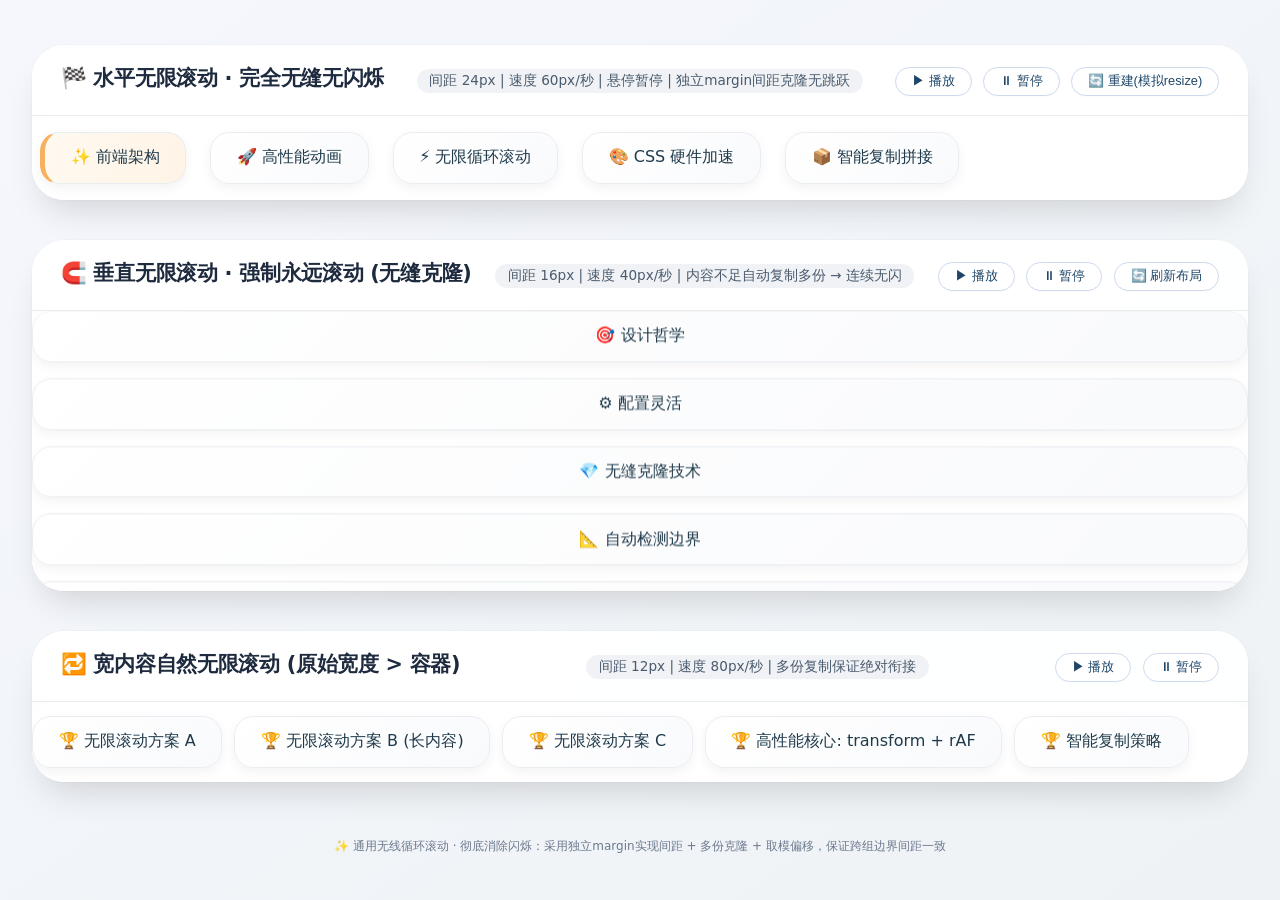
==== index.html @ 53bcbf65 "first commit" ====
<!DOCTYPE html>
<html lang="zh-CN">
<head>
    <meta charset="UTF-8">
    <meta name="viewport" content="width=device-width, initial-scale=1.0, user-scalable=no">
    <title>通用无限循环滚动 · 无缝无闪烁版 | 高性能轮播</title>
    <style>
        * {
            margin: 0;
            padding: 0;
            box-sizing: border-box;
        }
        body {
            font-family: system-ui, 'Segoe UI', 'PingFang SC', Roboto, 'Helvetica Neue', sans-serif;
            background: linear-gradient(145deg, #f5f7fc 0%, #eef2f5 100%);
            min-height: 100vh;
            display: flex;
            justify-content: center;
            align-items: center;
            padding: 2rem;
        }
        .demo-container {
            max-width: 1300px;
            width: 100%;
            margin: 0 auto;
            display: flex;
            flex-direction: column;
            gap: 2.5rem;
        }
        .card {
            background: rgba(255,255,255,0.85);
            backdrop-filter: blur(2px);
            border-radius: 2rem;
            box-shadow: 0 20px 35px -12px rgba(0,0,0,0.15), 0 0 0 1px rgba(0,0,0,0.02);
            overflow: hidden;
            transition: all 0.2s ease;
        }
        .card-header {
            padding: 1.2rem 1.8rem;
            background: rgba(255,255,255,0.6);
            border-bottom: 1px solid rgba(0,0,0,0.08);
            display: flex;
            flex-wrap: wrap;
            align-items: baseline;
            justify-content: space-between;
            gap: 12px;
        }
        .card-header h3 {
            font-weight: 600;
            font-size: 1.3rem;
            color: #1e2a3e;
            letter-spacing: -0.3px;
        }
        .card-header .desc {
            font-size: 0.85rem;
            color: #4a5b6e;
            background: #f0f2f5;
            padding: 0.2rem 0.8rem;
            border-radius: 30px;
        }
        .controls {
            display: flex;
            gap: 0.7rem;
            align-items: center;
            flex-wrap: wrap;
        }
        button {
            background: white;
            border: 1px solid #cdd9ed;
            border-radius: 40px;
            padding: 0.3rem 1rem;
            font-size: 0.8rem;
            font-weight: 500;
            cursor: pointer;
            transition: all 0.2s;
            color: #1e4668;
            box-shadow: 0 1px 2px rgba(0,0,0,0.02);
        }
        button:hover {
            background: #eef3fc;
            border-color: #8aa9c9;
            transform: scale(0.96);
        }
        button.primary {
            background: #1e4668;
            border-color: #1e4668;
            color: white;
        }
        button.primary:hover {
            background: #0f2f4a;
        }
        .scroll-container {
            position: relative;
            overflow: hidden;
            width: 100%;
            background: #ffffffcc;
            backdrop-filter: blur(4px);
            border-radius: 1.2rem;
            margin: 0;
            padding: 1rem 0;
        }
        .infinite-track {
            display: flex;
            will-change: transform;
            backface-visibility: hidden;
            flex-shrink: 0;
            align-items: center;
        }
        .scroll-container.vertical .infinite-track {
            flex-direction: column;
        }
        /* 基础样式 + 间距通过 js 动态设置 margin (实现完全无缝衔接，无跨组间隙突变) */
        .scroll-item {
            flex-shrink: 0;
            background: linear-gradient(135deg, #ffffff 0%, #f9fafc 100%);
            border-radius: 1.2rem;
            box-shadow: 0 4px 12px rgba(0,0,0,0.05);
            padding: 0.9rem 1.6rem;
            font-weight: 500;
            text-align: center;
            color: #1f3a4b;
            transition: all 0.2s;
            border: 1px solid #e9edf2;
            white-space: nowrap;
        }
        .vertical .scroll-item {
            white-space: normal;
            min-width: 180px;
        }
        .scroll-item i {
            font-style: normal;
            font-weight: 600;
            background: #eef2fa;
            padding: 4px 12px;
            border-radius: 40px;
            font-size: 0.85rem;
        }
        .color-item {
            background: linear-gradient(105deg, #fff9f0, #fff4e6);
            border-left: 5px solid #f7b05e;
        }
        footer {
            text-align: center;
            font-size: 0.75rem;
            color: #6c7a8e;
            margin-top: 1rem;
        }
        @media (max-width: 700px) {
            body { padding: 1rem; }
            .scroll-item { padding: 0.6rem 1.2rem; font-size: 0.85rem; }
        }
    </style>
</head>
<body>
<div class="demo-container">
    <div class="card">
        <div class="card-header">
            <h3>🏁 水平无限滚动 · 完全无缝无闪烁</h3>
            <div class="desc">间距 24px | 速度 60px/秒 | 悬停暂停 | 独立margin间距克隆无跳跃</div>
            <div class="controls">
                <button id="playBtn1">▶ 播放</button>
                <button id="pauseBtn1">⏸ 暂停</button>
                <button id="refreshBtn1">🔄 重建(模拟resize)</button>
            </div>
        </div>
        <div id="horizontalRoll" class="scroll-container" style="padding: 1rem 0.5rem;">
            <div class="scroll-item color-item">✨ 前端架构</div>
            <div class="scroll-item">🚀 高性能动画</div>
            <div class="scroll-item">⚡ 无限循环滚动</div>
            <div class="scroll-item">🎨 CSS 硬件加速</div>
            <div class="scroll-item">📦 智能复制拼接</div>
        </div>
    </div>

    <div class="card">
        <div class="card-header">
            <h3>🧲 垂直无限滚动 · 强制永远滚动 (无缝克隆)</h3>
            <div class="desc">间距 16px | 速度 40px/秒 | 内容不足自动复制多份 → 连续无闪</div>
            <div class="controls">
                <button id="playBtn2">▶ 播放</button>
                <button id="pauseBtn2">⏸ 暂停</button>
                <button id="refreshBtn2">🔄 刷新布局</button>
            </div>
        </div>
        <div id="verticalRoll" class="scroll-container vertical" style="height: 280px; padding: 0.8rem 0;">
            <div class="scroll-item">🎯 设计哲学</div>
            <div class="scroll-item">⚙️ 配置灵活</div>
            <div class="scroll-item">💎 无缝克隆技术</div>
            <div class="scroll-item">📐 自动检测边界</div>
        </div>
    </div>

    <div class="card">
        <div class="card-header">
            <h3>🔁 宽内容自然无限滚动 (原始宽度 > 容器)</h3>
            <div class="desc">间距 12px | 速度 80px/秒 | 多份复制保证绝对衔接</div>
            <div class="controls">
                <button id="playBtn3">▶ 播放</button>
                <button id="pauseBtn3">⏸ 暂停</button>
            </div>
        </div>
        <div id="wideRoll" class="scroll-container" style="padding: 0.9rem 0;">
            <div class="scroll-item">🏆 无限滚动方案 A</div>
            <div class="scroll-item">🏆 无限滚动方案 B (长内容)</div>
            <div class="scroll-item">🏆 无限滚动方案 C</div>
            <div class="scroll-item">🏆 高性能核心: transform + rAF</div>
            <div class="scroll-item">🏆 智能复制策略</div>
        </div>
    </div>
    <footer>✨ 通用无线循环滚动 · 彻底消除闪烁：采用独立margin实现间距 + 多份克隆 + 取模偏移，保证跨组边界间距一致</footer>
</div>

<script src="infinite-roller.js"></script>
<script>
    // 初始化各实例，展示完美无缝滚动
    document.addEventListener('DOMContentLoaded', () => {
        // 水平滚动实例 (自动检测，间距24)
        const roller1 = new InfiniteRoller(document.getElementById('horizontalRoll'), {
            direction: 'horizontal',
            gap: 24,
            speed: 60,
            autoStart: true,
            contentInsufficient: 'stop',     // 内容不足时停止滚动
            pauseOnHover: true,
            minCloneMultiplier: 3
        });
        // 垂直强制滚动 (永远滚动，即使高度不足)
        const roller2 = new InfiniteRoller(document.getElementById('verticalRoll'), {
            direction: 'vertical',
            gap: 16,
            speed: 40,
            autoStart: true,
            contentInsufficient: 'scroll',   // 内容不足时继续滚动（填满容器）
            pauseOnHover: true,
            minCloneMultiplier: 3
        });
        // 宽内容自然滚动
        const roller3 = new InfiniteRoller(document.getElementById('wideRoll'), {
            direction: 'horizontal',
            gap: 12,
            speed: 80,
            autoStart: true,
            contentInsufficient: 'stop',
            pauseOnHover: true,
            minCloneMultiplier: 3
        });

        // 绑定控制按钮
        document.getElementById('playBtn1').onclick = () => roller1.play();
        document.getElementById('pauseBtn1').onclick = () => roller1.pause();
        document.getElementById('refreshBtn1').onclick = () => roller1.refresh();

        document.getElementById('playBtn2').onclick = () => roller2.play();
        document.getElementById('pauseBtn2').onclick = () => roller2.pause();
        document.getElementById('refreshBtn2').onclick = () => roller2.refresh();

        document.getElementById('playBtn3').onclick = () => roller3.play();
        document.getElementById('pauseBtn3').onclick = () => roller3.pause();

        window.addEventListener('beforeunload', () => {
            roller1.destroy();
            roller2.destroy();
            roller3.destroy();
        });
    });
</script>
</body>
</html>
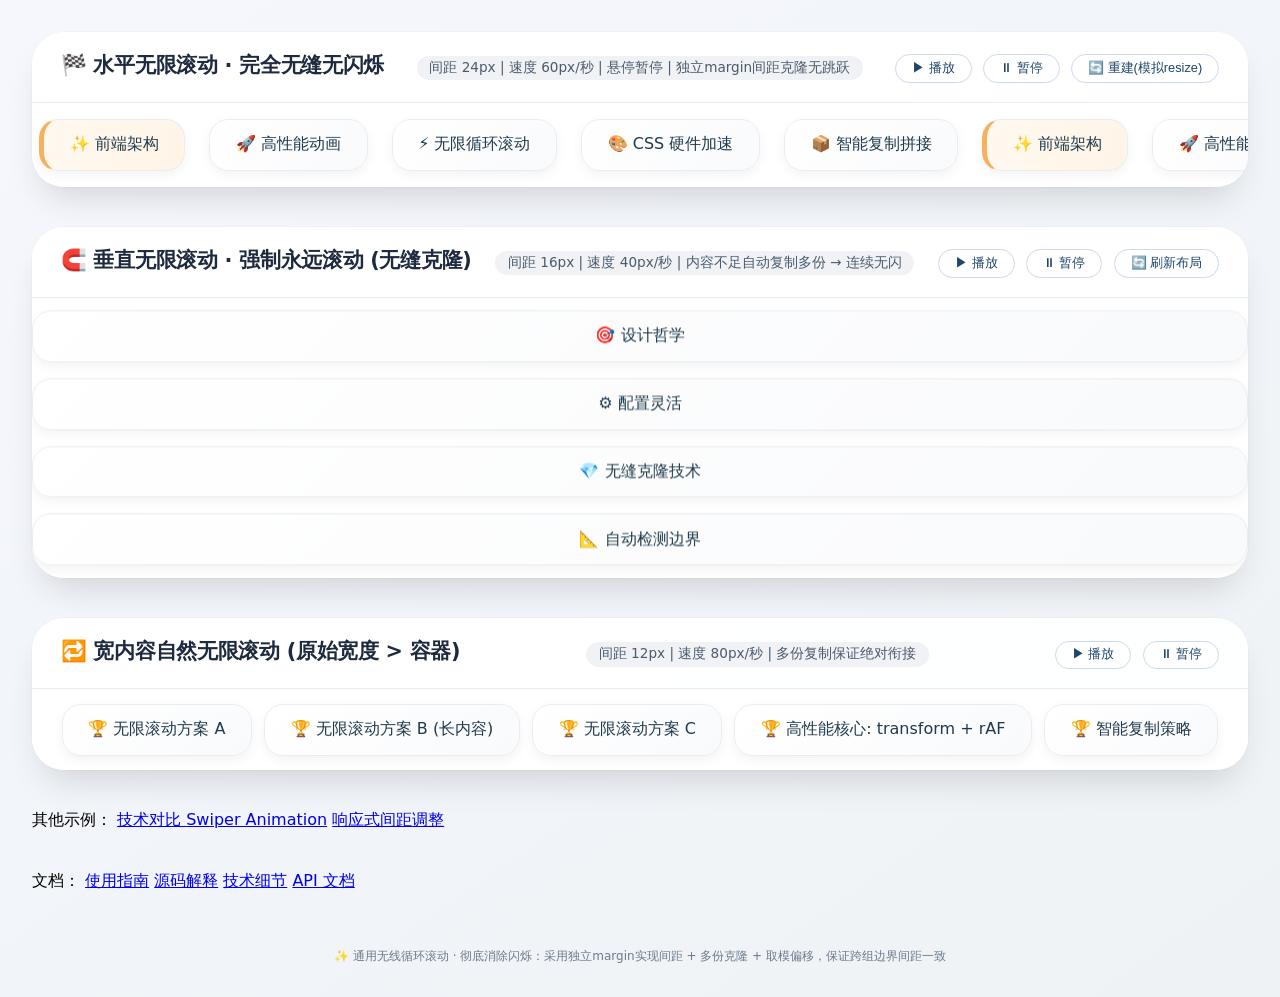
==== commit 10123b0f: "feat: 提供更多api，完善文档与示例" ====
--- a/index.html
+++ b/index.html
@@ -207,6 +207,19 @@
             <div class="scroll-item">🏆 智能复制策略</div>
         </div>
     </div>
+    <div>
+        其他示例：
+        <a href="demo-tech-compare.html">技术对比</aa>
+        <a href="demo-swiper-compare.html">Swiper Animation</a>
+        <a href="demo-responsive-gap.html">响应式间距调整</a>
+    </div>
+    <div>
+        文档：
+        <a href="infinite-roller-guide.html">使用指南</a>
+        <a href="infinite-roller-source-explained.html">源码解释</a>
+        <a href="infinite-roller-technical.html">技术细节</a>
+        <a href="infinite-roller-api.html">API 文档</a>
+    </div>
     <footer>✨ 通用无线循环滚动 · 彻底消除闪烁：采用独立margin实现间距 + 多份克隆 + 取模偏移，保证跨组边界间距一致</footer>
 </div>
 
@@ -220,7 +233,7 @@
             gap: 24,
             speed: 60,
             autoStart: true,
-            contentInsufficient: 'stop',     // 内容不足时停止滚动
+            contentInsufficient: 'scroll',     // 内容不足时停止滚动
             pauseOnHover: true,
             minCloneMultiplier: 3
         });
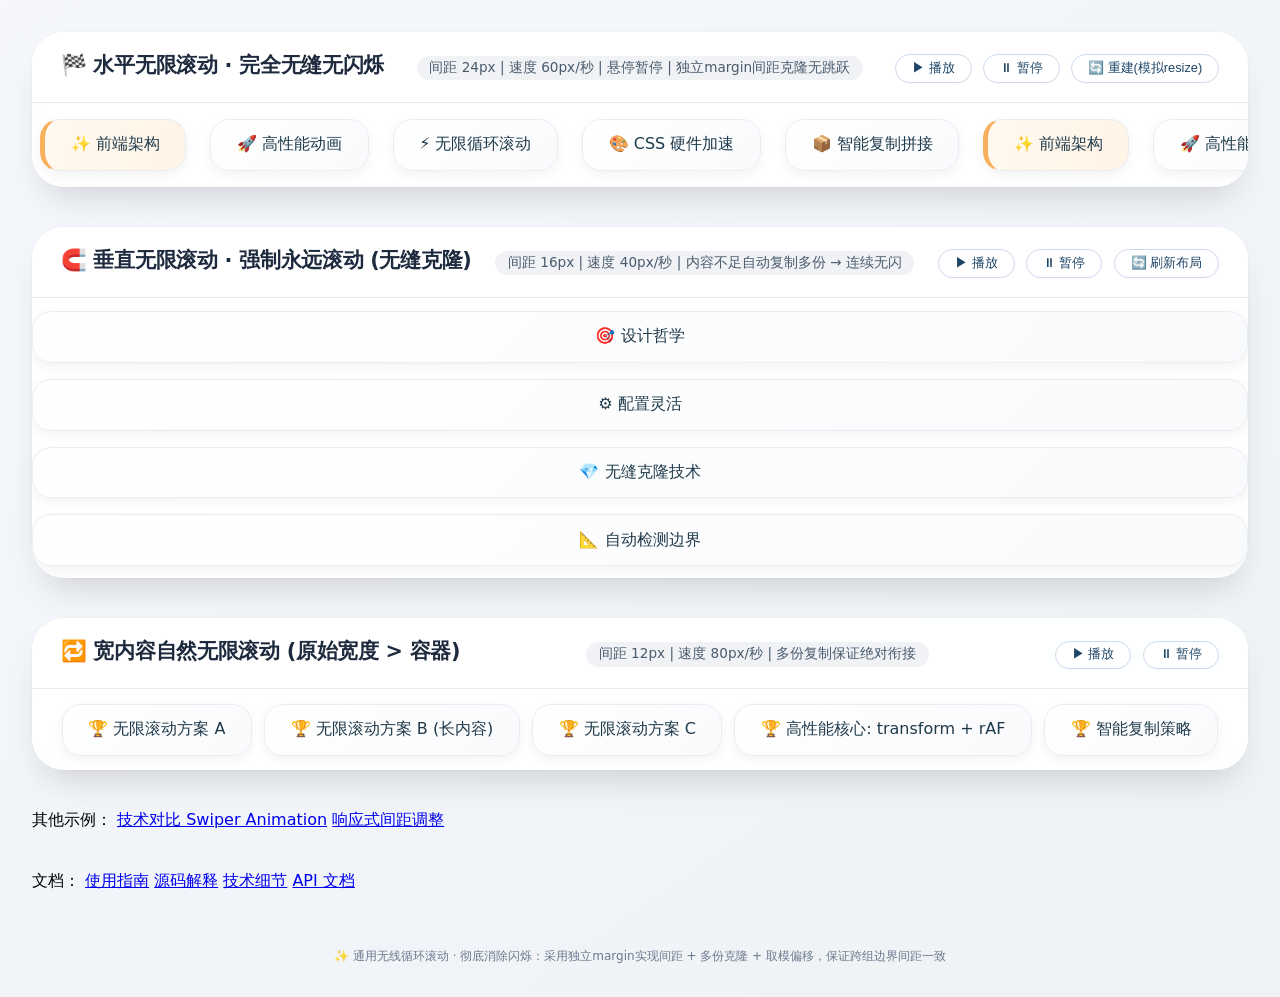
==== commit ad59c9a5: "refactor: 提取通用样式到css文件，新增初始化完成回调 1. 新建infinite-roller.css统一管理通用样式，移除各实现文件内联样式 2. 为三个滚动实现类新增onReady初始" ====
--- a/index.html
+++ b/index.html
@@ -4,6 +4,7 @@
     <meta charset="UTF-8">
     <meta name="viewport" content="width=device-width, initial-scale=1.0, user-scalable=no">
     <title>通用无限循环滚动 · 无缝无闪烁版 | 高性能轮播</title>
+    <link rel="stylesheet" href="infinite-roller.css" />
     <style>
         * {
             margin: 0;
--- a/infinite-roller.css
+++ b/infinite-roller.css
@@ -0,0 +1,21 @@
+/**
+ * InfiniteRoller — 基础样式
+ * 覆盖三个版本的轨道元素通用样式，确保 DOM 创建时即被 CSS 引擎应用，
+ * 避免初始化期间的样式闪烁。
+ */
+
+/* ── 容器 ── */
+.infinite-roller-container {
+    overflow: hidden;
+    position: relative;
+}
+
+/* ── 轨道 ── */
+.infinite-track,
+.infinite-track-transition,
+.infinite-track-animation {
+    display: flex;
+    flex-shrink: 0;
+    will-change: transform;
+    backface-visibility: hidden;
+}
